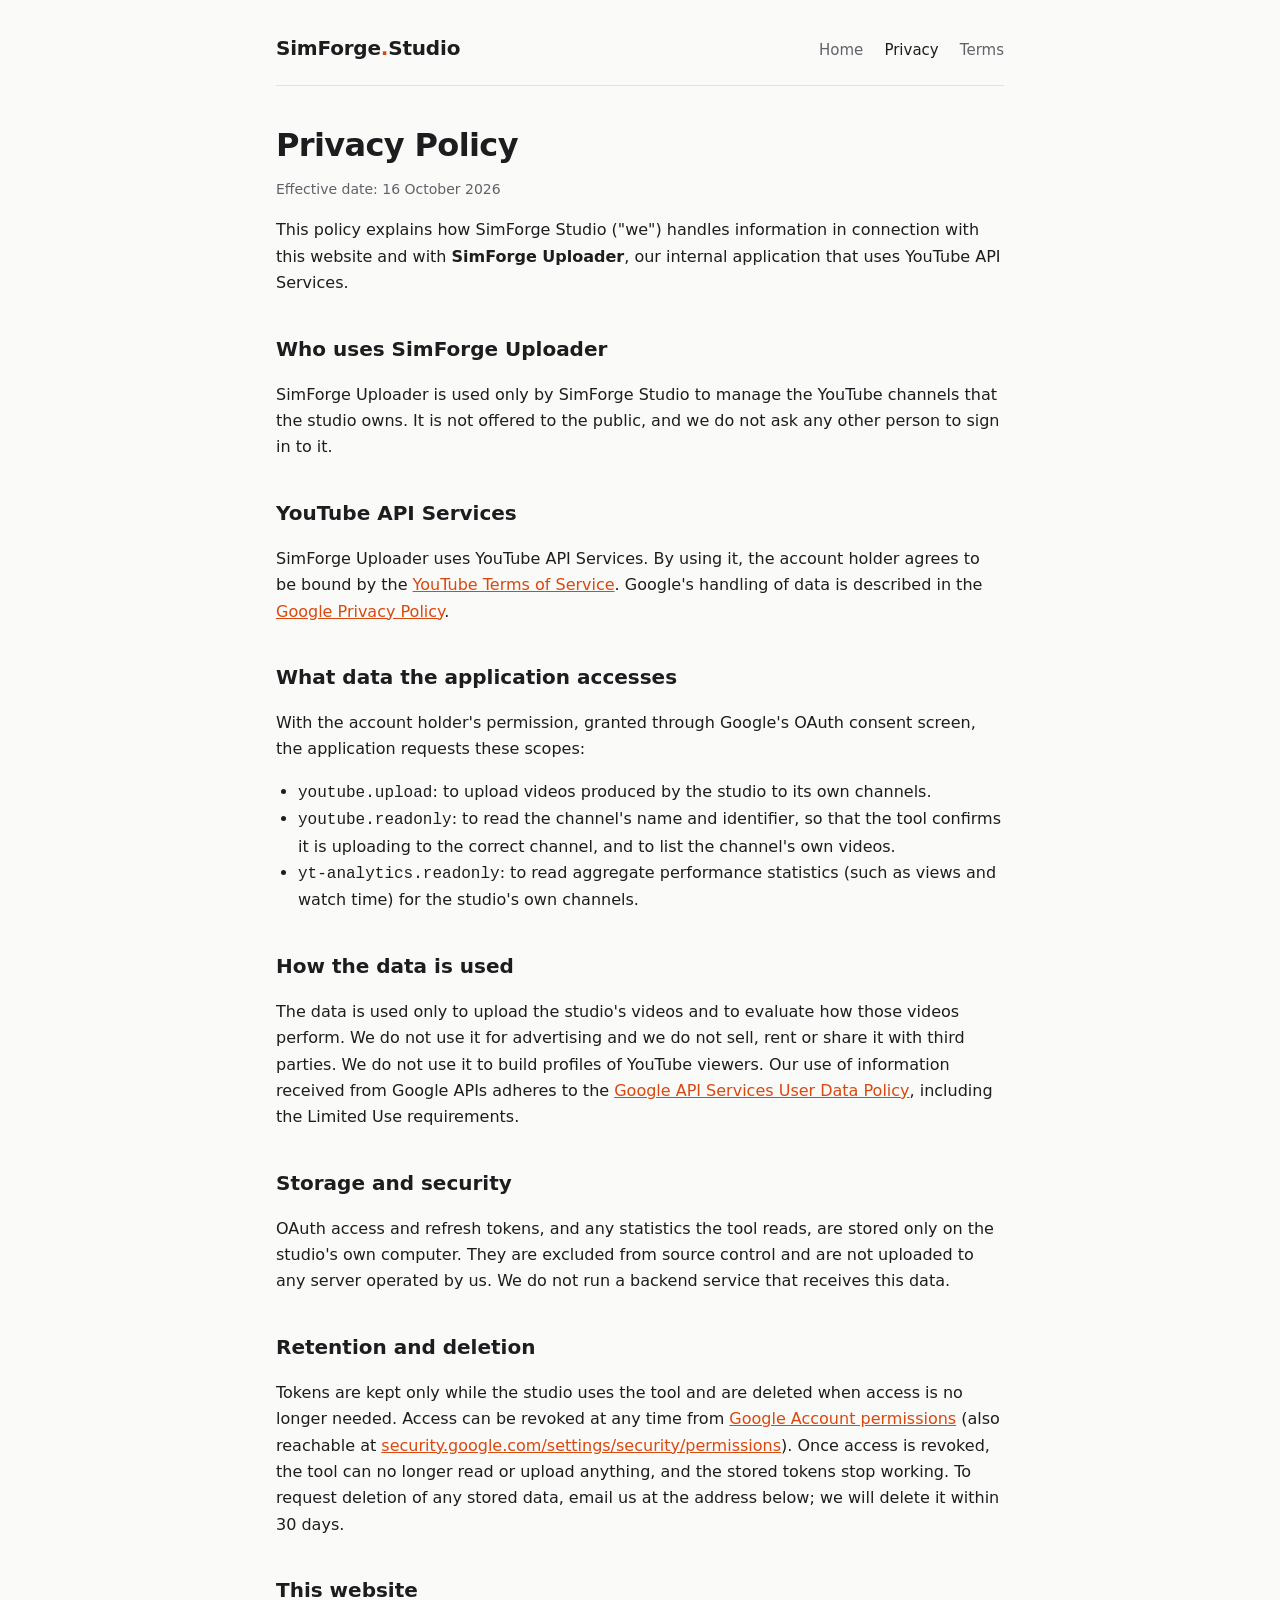
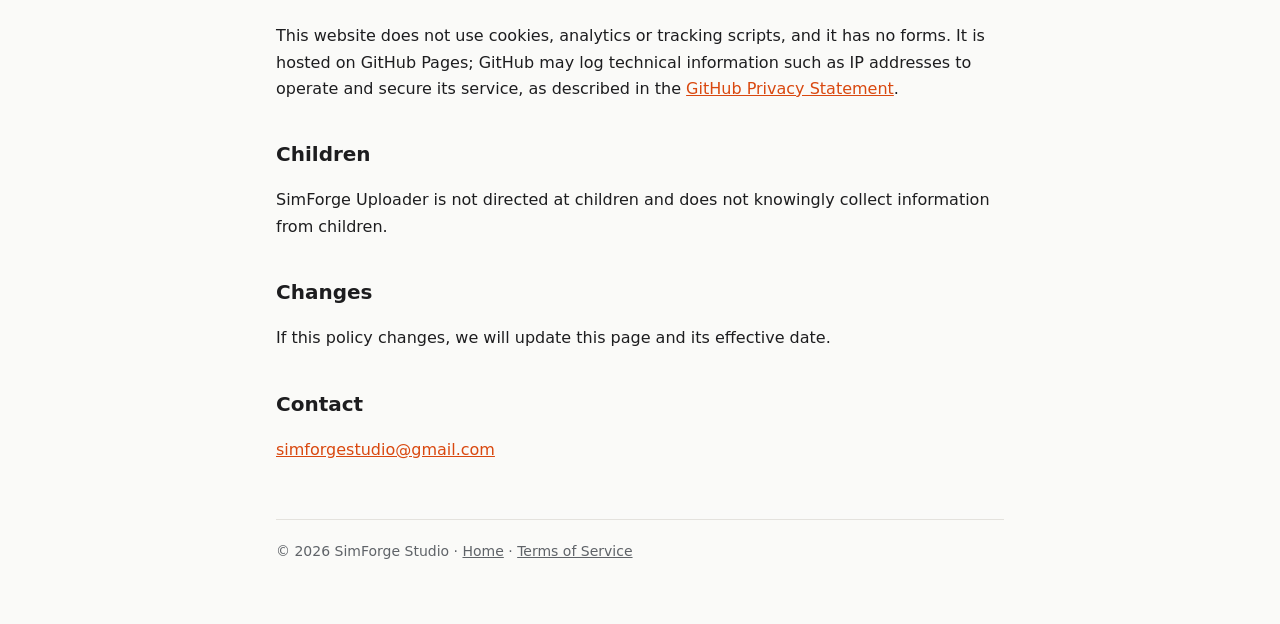
==== privacy.html @ 4a21b940 "Ana sayfa, gizlilik ve kullanım şartları Co-Authored-By: Claude Opus 5.5 <noreply@anthropic.com>" ====
<!doctype html>
<html lang="en">
<head>
  <meta charset="utf-8">
  <meta name="viewport" content="width=device-width, initial-scale=1">
  <title>Privacy Policy · SimForge Studio</title>
  <meta name="description" content="Privacy Policy for SimForge Studio and the SimForge Uploader tool.">
  <link rel="stylesheet" href="style.css">
</head>
<body>
  <div class="wrap">
    <header>
      <a class="brand" href="./">SimForge<span>.</span>Studio</a>
      <nav>
        <a href="./">Home</a>
        <a href="privacy.html" aria-current="page">Privacy</a>
        <a href="terms.html">Terms</a>
      </nav>
    </header>

    <main>
      <h1>Privacy Policy</h1>
      <p class="muted">Effective date: 16 October 2026</p>

      <p>This policy explains how SimForge Studio ("we") handles information in connection with this
        website and with <strong>SimForge Uploader</strong>, our internal application that uses
        YouTube API Services.</p>

      <h2>Who uses SimForge Uploader</h2>
      <p>SimForge Uploader is used only by SimForge Studio to manage the YouTube channels that the
        studio owns. It is not offered to the public, and we do not ask any other person to sign in
        to it.</p>

      <h2>YouTube API Services</h2>
      <p>SimForge Uploader uses YouTube API Services. By using it, the account holder agrees to be
        bound by the <a href="https://www.youtube.com/t/terms">YouTube Terms of Service</a>. Google's
        handling of data is described in the
        <a href="https://policies.google.com/privacy">Google Privacy Policy</a>.</p>

      <h2>What data the application accesses</h2>
      <p>With the account holder's permission, granted through Google's OAuth consent screen, the
        application requests these scopes:</p>
      <ul>
        <li><code>youtube.upload</code>: to upload videos produced by the studio to its own channels.</li>
        <li><code>youtube.readonly</code>: to read the channel's name and identifier, so that the tool
          confirms it is uploading to the correct channel, and to list the channel's own videos.</li>
        <li><code>yt-analytics.readonly</code>: to read aggregate performance statistics (such as
          views and watch time) for the studio's own channels.</li>
      </ul>

      <h2>How the data is used</h2>
      <p>The data is used only to upload the studio's videos and to evaluate how those videos
        perform. We do not use it for advertising and we do not sell, rent or share it with third
        parties. We do not use it to build profiles of YouTube viewers. Our use of information
        received from Google APIs adheres to the
        <a href="https://developers.google.com/terms/api-services-user-data-policy">Google API Services
        User Data Policy</a>, including the Limited Use requirements.</p>

      <h2>Storage and security</h2>
      <p>OAuth access and refresh tokens, and any statistics the tool reads, are stored only on the
        studio's own computer. They are excluded from source control and are not uploaded to any
        server operated by us. We do not run a backend service that receives this data.</p>

      <h2>Retention and deletion</h2>
      <p>Tokens are kept only while the studio uses the tool and are deleted when access is no
        longer needed. Access can be revoked at any time from
        <a href="https://myaccount.google.com/permissions">Google Account permissions</a>
        (also reachable at <a href="https://security.google.com/settings/security/permissions">security.google.com/settings/security/permissions</a>).
        Once access is revoked, the tool can no longer read or upload anything, and the stored tokens
        stop working. To request deletion of any stored data, email us at the address below; we
        will delete it within 30 days.</p>

      <h2>This website</h2>
      <p>This website does not use cookies, analytics or tracking scripts, and it has no forms. It is
        hosted on GitHub Pages; GitHub may log technical information such as IP addresses to
        operate and secure its service, as described in the
        <a href="https://docs.github.com/en/site-policy/privacy-policies/github-general-privacy-statement">GitHub
        Privacy Statement</a>.</p>

      <h2>Children</h2>
      <p>SimForge Uploader is not directed at children and does not knowingly collect information
        from children.</p>

      <h2>Changes</h2>
      <p>If this policy changes, we will update this page and its effective date.</p>

      <h2>Contact</h2>
      <p><a href="mailto:simforgestudio@gmail.com">simforgestudio@gmail.com</a></p>
    </main>

    <footer>
      © 2026 SimForge Studio · <a href="./">Home</a> · <a href="terms.html">Terms of Service</a>
    </footer>
  </div>
</body>
</html>
---- style.css ----
:root {
  --bg: #fafaf8;
  --fg: #1d1d1f;
  --muted: #5f6368;
  --accent: #d9480f;
  --line: #e4e2dd;
  --card: #ffffff;
}
@media (prefers-color-scheme: dark) {
  :root {
    --bg: #141416;
    --fg: #ececec;
    --muted: #a0a0a8;
    --accent: #ff8a4c;
    --line: #2c2c31;
    --card: #1c1c20;
  }
}
* { box-sizing: border-box; }
html { -webkit-text-size-adjust: 100%; }
body {
  margin: 0;
  background: var(--bg);
  color: var(--fg);
  font: 16px/1.65 system-ui, -apple-system, "Segoe UI", Roboto, sans-serif;
}
.wrap { max-width: 760px; margin: 0 auto; padding: 32px 16px 64px; }
header { display: flex; flex-wrap: wrap; align-items: baseline; justify-content: space-between; gap: 12px; padding-bottom: 20px; border-bottom: 1px solid var(--line); }
.brand { font-weight: 700; font-size: 20px; color: var(--fg); text-decoration: none; letter-spacing: -0.01em; }
.brand span { color: var(--accent); }
nav a { color: var(--muted); text-decoration: none; margin-left: 16px; font-size: 15px; }
nav a:first-child { margin-left: 0; }
nav a:hover, nav a[aria-current] { color: var(--fg); }
h1 { font-size: 32px; line-height: 1.2; letter-spacing: -0.02em; margin: 40px 0 12px; }
h2 { font-size: 20px; margin: 36px 0 8px; }
p, li { color: var(--fg); }
.lead { font-size: 18px; color: var(--muted); }
.muted { color: var(--muted); font-size: 14px; }
a { color: var(--accent); }
ul { padding-left: 22px; }
.channels { display: grid; grid-template-columns: repeat(auto-fit, minmax(200px, 1fr)); gap: 12px; padding: 0; list-style: none; }
.channels li { background: var(--card); border: 1px solid var(--line); border-radius: 10px; padding: 14px 16px; }
.channels strong { display: block; }
.channels small { color: var(--muted); }
footer { margin-top: 56px; padding-top: 20px; border-top: 1px solid var(--line); color: var(--muted); font-size: 14px; }
footer a { color: var(--muted); }
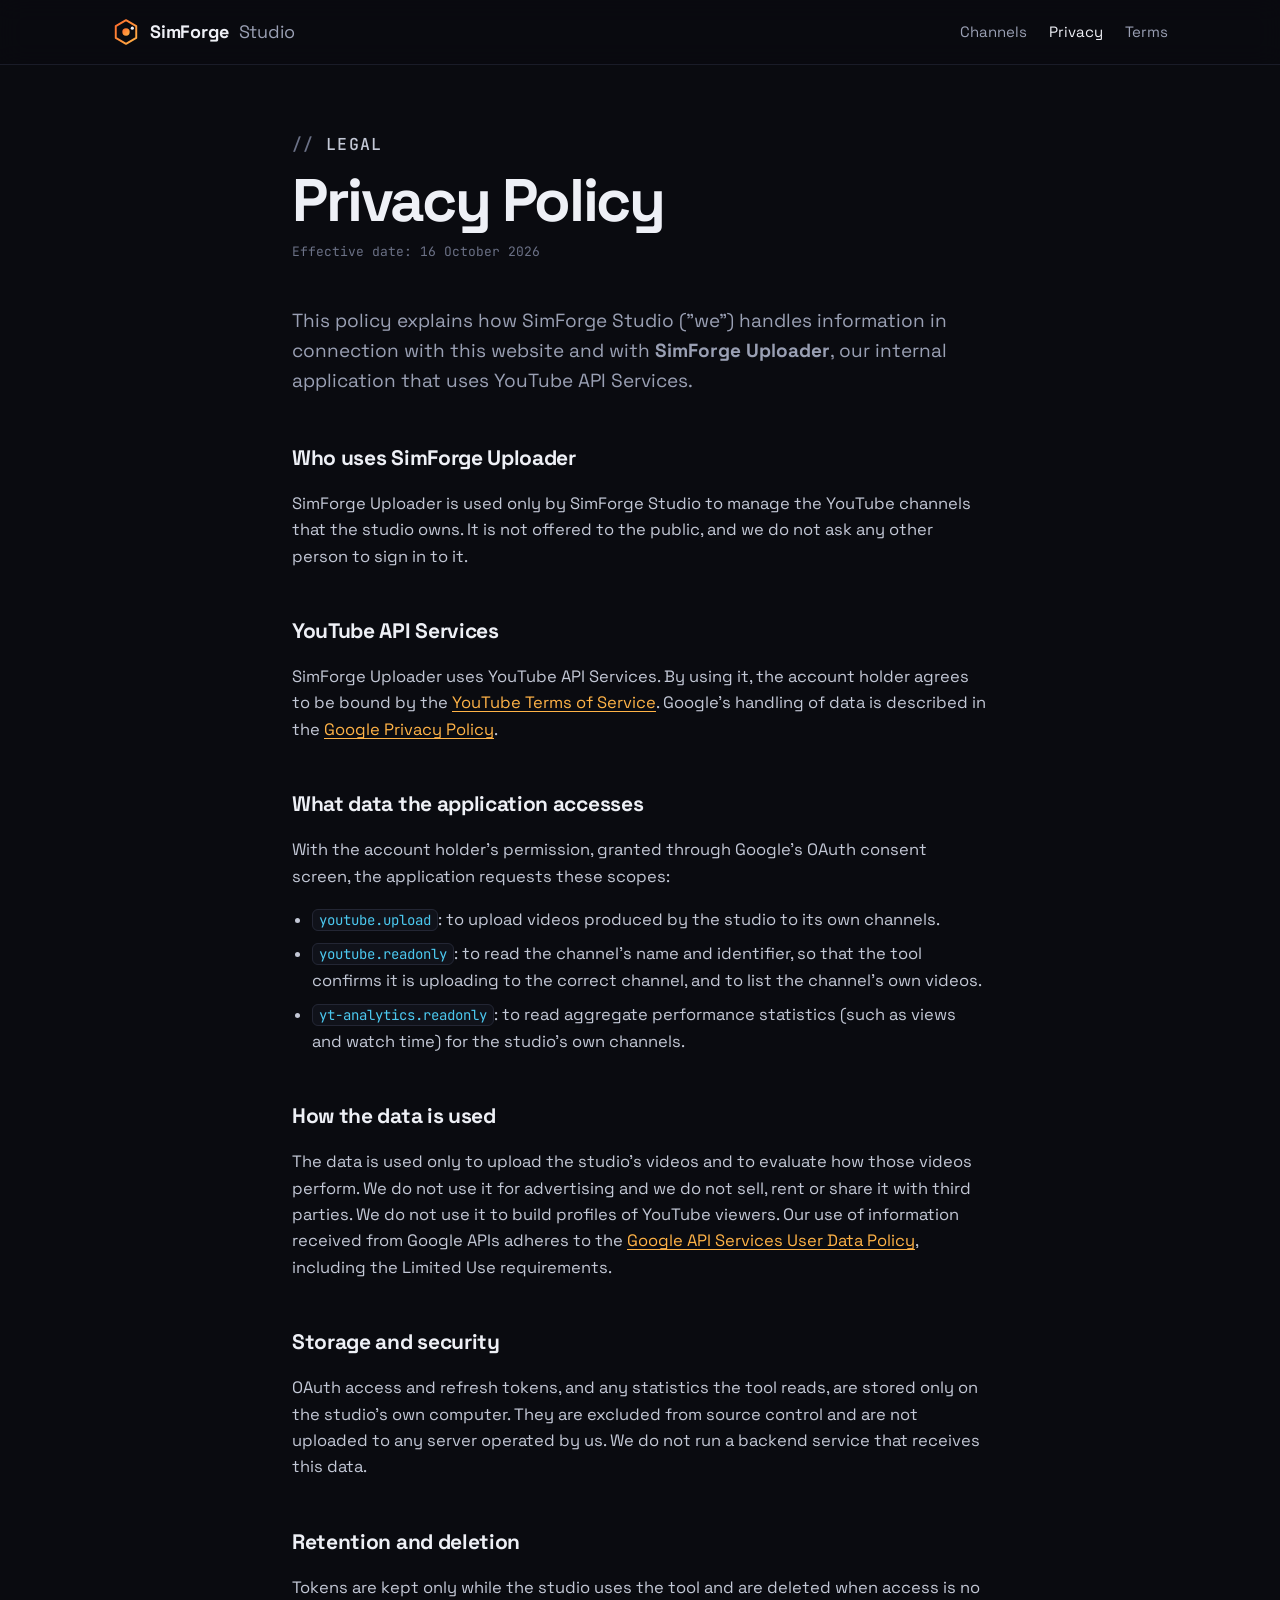
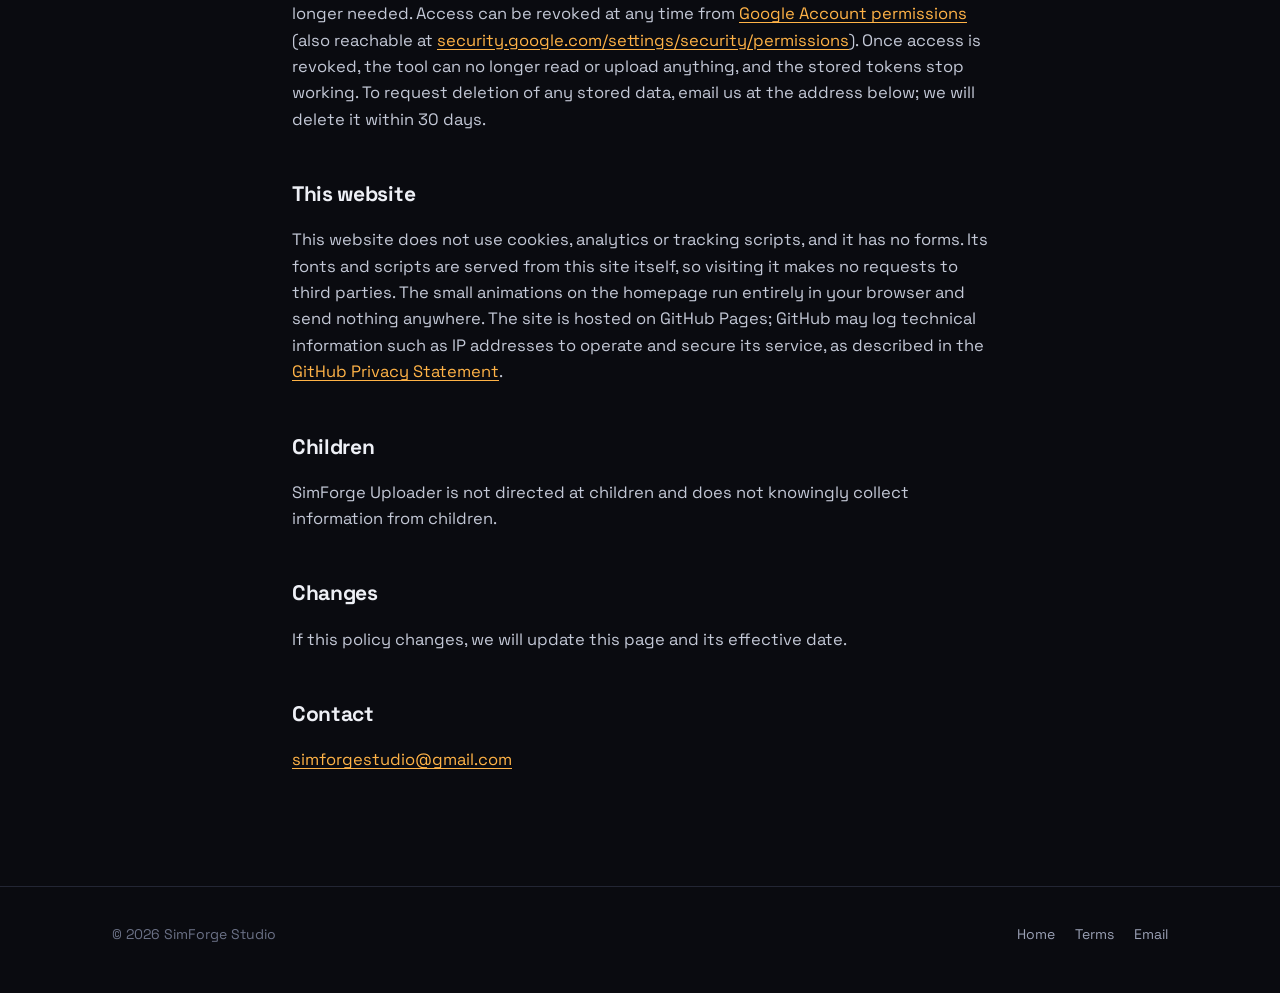
==== commit ea5381c8: "Tasarım: canlı simülasyonlu ana sayfa, kanal kartları, süreç bölümü; gömülü fontlar Co-Authored-By: " ====
--- a/privacy.html
+++ b/privacy.html
@@ -5,26 +5,34 @@
   <meta name="viewport" content="width=device-width, initial-scale=1">
   <title>Privacy Policy · SimForge Studio</title>
   <meta name="description" content="Privacy Policy for SimForge Studio and the SimForge Uploader tool.">
+  <meta name="theme-color" content="#0a0b10">
+  <link rel="icon" href="favicon.svg" type="image/svg+xml">
   <link rel="stylesheet" href="style.css">
 </head>
 <body>
-  <div class="wrap">
-    <header>
-      <a class="brand" href="./">SimForge<span>.</span>Studio</a>
+  <header class="nav">
+    <div class="wrap">
+      <a class="logo" href="./" aria-label="SimForge Studio home">
+        <svg viewBox="0 0 32 32" aria-hidden="true"><defs><linearGradient id="lg" x1="0" y1="0" x2="1" y2="1"><stop offset="0" stop-color="#ff6b2c"/><stop offset="1" stop-color="#ffb347"/></linearGradient></defs><path d="M16 2.5 27.7 9.25v13.5L16 29.5 4.3 22.75V9.25Z" fill="none" stroke="url(#lg)" stroke-width="2.2" stroke-linejoin="round"/><circle cx="16" cy="16" r="4.2" fill="url(#lg)"/><circle cx="23.2" cy="11.6" r="1.8" fill="#eef0f6"/></svg>
+        SimForge <b>Studio</b>
+      </a>
       <nav>
-        <a href="./">Home</a>
+        <a href="./#channels" class="hide-sm">Channels</a>
         <a href="privacy.html" aria-current="page">Privacy</a>
         <a href="terms.html">Terms</a>
       </nav>
-    </header>
+    </div>
+  </header>
 
-    <main>
+  <main class="legal">
+    <div class="wrap">
+      <p class="eyebrow">Legal</p>
       <h1>Privacy Policy</h1>
-      <p class="muted">Effective date: 16 October 2026</p>
+      <p class="date">Effective date: 16 October 2026</p>
 
-      <p>This policy explains how SimForge Studio ("we") handles information in connection with this
-        website and with <strong>SimForge Uploader</strong>, our internal application that uses
-        YouTube API Services.</p>
+      <p class="intro">This policy explains how SimForge Studio ("we") handles information in
+        connection with this website and with <strong>SimForge Uploader</strong>, our internal
+        application that uses YouTube API Services.</p>
 
       <h2>Who uses SimForge Uploader</h2>
       <p>SimForge Uploader is used only by SimForge Studio to manage the YouTube channels that the
@@ -71,9 +79,11 @@
         will delete it within 30 days.</p>
 
       <h2>This website</h2>
-      <p>This website does not use cookies, analytics or tracking scripts, and it has no forms. It is
-        hosted on GitHub Pages; GitHub may log technical information such as IP addresses to
-        operate and secure its service, as described in the
+      <p>This website does not use cookies, analytics or tracking scripts, and it has no forms. Its
+        fonts and scripts are served from this site itself, so visiting it makes no requests to
+        third parties. The small animations on the homepage run entirely in your browser and send
+        nothing anywhere. The site is hosted on GitHub Pages; GitHub may log technical information
+        such as IP addresses to operate and secure its service, as described in the
         <a href="https://docs.github.com/en/site-policy/privacy-policies/github-general-privacy-statement">GitHub
         Privacy Statement</a>.</p>
 
@@ -86,11 +96,18 @@
 
       <h2>Contact</h2>
       <p><a href="mailto:simforgestudio@gmail.com">simforgestudio@gmail.com</a></p>
-    </main>
+    </div>
+  </main>
 
-    <footer>
-      © 2026 SimForge Studio · <a href="./">Home</a> · <a href="terms.html">Terms of Service</a>
-    </footer>
-  </div>
+  <footer class="site">
+    <div class="wrap">
+      <span>© 2026 SimForge Studio</span>
+      <nav>
+        <a href="./">Home</a>
+        <a href="terms.html">Terms</a>
+        <a href="mailto:simforgestudio@gmail.com">Email</a>
+      </nav>
+    </div>
+  </footer>
 </body>
 </html>
--- a/style.css
+++ b/style.css
@@ -1,46 +1,232 @@
+@font-face {
+  font-family: "Space Grotesk";
+  src: url("fonts/space-grotesk.woff2") format("woff2");
+  font-weight: 400 700;
+  font-display: swap;
+}
+@font-face {
+  font-family: "JetBrains Mono";
+  src: url("fonts/jetbrains-mono.woff2") format("woff2");
+  font-weight: 400 600;
+  font-display: swap;
+}
+
 :root {
-  --bg: #fafaf8;
-  --fg: #1d1d1f;
-  --muted: #5f6368;
-  --accent: #d9480f;
-  --line: #e4e2dd;
-  --card: #ffffff;
-}
-@media (prefers-color-scheme: dark) {
-  :root {
-    --bg: #141416;
-    --fg: #ececec;
-    --muted: #a0a0a8;
-    --accent: #ff8a4c;
-    --line: #2c2c31;
-    --card: #1c1c20;
-  }
-}
+  color-scheme: dark;
+  --bg: #0a0b10;
+  --bg-2: #10121a;
+  --card: #13151e;
+  --line: #232634;
+  --fg: #eef0f6;
+  --muted: #9aa0b4;
+  --dim: #6b7186;
+  --forge: #ff6b2c;
+  --forge-2: #ffb347;
+  --c-physics: #ff6b2c;
+  --c-arena: #f72585;
+  --c-sine: #4cc9f0;
+  --c-charts: #b8f24a;
+  --sans: "Space Grotesk", system-ui, -apple-system, "Segoe UI", Roboto, sans-serif;
+  --mono: "JetBrains Mono", ui-monospace, "Cascadia Code", Consolas, monospace;
+  --wrap: 1120px;
+}
+
 * { box-sizing: border-box; }
-html { -webkit-text-size-adjust: 100%; }
+html { -webkit-text-size-adjust: 100%; scroll-behavior: smooth; }
+@media (prefers-reduced-motion: reduce) { html { scroll-behavior: auto; } }
 body {
   margin: 0;
   background: var(--bg);
   color: var(--fg);
-  font: 16px/1.65 system-ui, -apple-system, "Segoe UI", Roboto, sans-serif;
-}
-.wrap { max-width: 760px; margin: 0 auto; padding: 32px 16px 64px; }
-header { display: flex; flex-wrap: wrap; align-items: baseline; justify-content: space-between; gap: 12px; padding-bottom: 20px; border-bottom: 1px solid var(--line); }
-.brand { font-weight: 700; font-size: 20px; color: var(--fg); text-decoration: none; letter-spacing: -0.01em; }
-.brand span { color: var(--accent); }
-nav a { color: var(--muted); text-decoration: none; margin-left: 16px; font-size: 15px; }
-nav a:first-child { margin-left: 0; }
-nav a:hover, nav a[aria-current] { color: var(--fg); }
-h1 { font-size: 32px; line-height: 1.2; letter-spacing: -0.02em; margin: 40px 0 12px; }
-h2 { font-size: 20px; margin: 36px 0 8px; }
-p, li { color: var(--fg); }
-.lead { font-size: 18px; color: var(--muted); }
-.muted { color: var(--muted); font-size: 14px; }
-a { color: var(--accent); }
-ul { padding-left: 22px; }
-.channels { display: grid; grid-template-columns: repeat(auto-fit, minmax(200px, 1fr)); gap: 12px; padding: 0; list-style: none; }
-.channels li { background: var(--card); border: 1px solid var(--line); border-radius: 10px; padding: 14px 16px; }
-.channels strong { display: block; }
-.channels small { color: var(--muted); }
-footer { margin-top: 56px; padding-top: 20px; border-top: 1px solid var(--line); color: var(--muted); font-size: 14px; }
-footer a { color: var(--muted); }
+  font: 400 17px/1.6 var(--sans);
+  -webkit-font-smoothing: antialiased;
+  overflow-x: hidden;
+}
+a { color: inherit; }
+img, canvas, svg { display: block; }
+::selection { background: var(--forge); color: #000; }
+
+.wrap { max-width: var(--wrap); margin: 0 auto; padding: 0 16px; }
+@media (min-width: 720px) { .wrap { padding: 0 32px; } }
+
+.mono { font-family: var(--mono); }
+.eyebrow {
+  font: 500 13px/1 var(--mono);
+  letter-spacing: 0.08em;
+  text-transform: uppercase;
+  color: var(--forge);
+  margin: 0 0 18px;
+}
+.eyebrow::before { content: "// "; color: var(--dim); }
+
+/* ---------- nav ---------- */
+.nav {
+  position: fixed; inset: 0 0 auto 0; z-index: 20;
+  backdrop-filter: blur(12px); -webkit-backdrop-filter: blur(12px);
+  background: color-mix(in srgb, var(--bg) 72%, transparent);
+  border-bottom: 1px solid color-mix(in srgb, var(--line) 70%, transparent);
+}
+.nav .wrap { display: flex; align-items: center; justify-content: space-between; height: 64px; gap: 16px; }
+.logo { display: flex; align-items: center; gap: 10px; text-decoration: none; font-weight: 700; letter-spacing: -0.01em; font-size: 18px; white-space: nowrap; }
+.logo svg { width: 28px; height: 28px; flex: none; }
+.logo b { font-weight: 400; color: var(--muted); }
+.nav nav { display: flex; gap: 22px; }
+.nav nav a { text-decoration: none; color: var(--muted); font-size: 15px; transition: color .2s; }
+.nav nav a:hover, .nav nav a[aria-current] { color: var(--fg); }
+@media (max-width: 560px) {
+  .nav nav { gap: 14px; }
+  .nav nav .hide-sm { display: none; }
+  .logo b { display: none; }
+}
+
+/* ---------- hero ---------- */
+.hero {
+  position: relative;
+  min-height: min(100svh, 980px);
+  display: flex; align-items: center;
+  overflow: hidden;
+  isolation: isolate;
+}
+#hero-sim { position: absolute; inset: 0; width: 100%; height: 100%; z-index: -1; cursor: crosshair; }
+.hero::after {
+  content: ""; position: absolute; inset: 0; z-index: -1; pointer-events: none;
+  background:
+    radial-gradient(60% 50% at 20% 35%, color-mix(in srgb, var(--bg) 85%, transparent), transparent 70%),
+    linear-gradient(to bottom, transparent 70%, var(--bg));
+}
+.hero .wrap { width: 100%; padding-top: 96px; padding-bottom: 160px; pointer-events: none; }
+.hero h1 {
+  font-size: clamp(44px, 8.4vw, 104px);
+  line-height: 0.95;
+  letter-spacing: -0.045em;
+  font-weight: 700;
+  margin: 0 0 28px;
+  max-width: 11ch;
+}
+.hero h1 em {
+  font-style: normal;
+  background: linear-gradient(100deg, var(--forge) 10%, var(--forge-2) 90%);
+  -webkit-background-clip: text; background-clip: text; color: transparent;
+}
+.hero p.lead { font-size: clamp(18px, 2.1vw, 21px); color: var(--muted); max-width: 34ch; margin: 0 0 36px; }
+.cta { display: flex; flex-wrap: wrap; gap: 12px; pointer-events: auto; }
+.btn {
+  display: inline-flex; align-items: center; gap: 10px;
+  padding: 14px 22px; border-radius: 999px;
+  font: 500 15px/1 var(--sans); text-decoration: none;
+  border: 1px solid var(--line); background: color-mix(in srgb, var(--card) 80%, transparent);
+  transition: transform .2s, border-color .2s, background .2s;
+}
+.btn:hover { transform: translateY(-2px); border-color: var(--muted); }
+.btn.primary { background: var(--forge); border-color: var(--forge); color: #140700; font-weight: 600; }
+.btn.primary:hover { background: var(--forge-2); border-color: var(--forge-2); }
+.hint {
+  position: absolute; left: 0; right: 0; bottom: 28px;
+  font: 12px/1 var(--mono); color: var(--dim); letter-spacing: 0.04em;
+  pointer-events: none;
+}
+.hint .wrap { padding-top: 0; padding-bottom: 0; }
+
+/* ---------- sections ---------- */
+section.block { padding: 112px 0; border-top: 1px solid var(--line); }
+section.block h2 {
+  font-size: clamp(32px, 4.6vw, 54px); line-height: 1.04; letter-spacing: -0.035em;
+  font-weight: 700; margin: 0 0 18px; max-width: 18ch;
+}
+section.block .sub { color: var(--muted); max-width: 52ch; margin: 0 0 56px; font-size: 18px; }
+
+/* ---------- channels ---------- */
+.channels { display: grid; gap: 18px; grid-template-columns: 1fr; }
+@media (min-width: 760px) { .channels { grid-template-columns: 1fr 1fr; } }
+.channel {
+  --c: var(--forge);
+  position: relative; overflow: hidden;
+  background: var(--card); border: 1px solid var(--line); border-radius: 20px;
+  display: flex; flex-direction: column;
+  transition: border-color .3s, transform .3s;
+}
+.channel:hover { border-color: color-mix(in srgb, var(--c) 55%, var(--line)); transform: translateY(-3px); }
+.channel canvas { width: 100%; aspect-ratio: 16 / 9; background: var(--bg-2); border-bottom: 1px solid var(--line); }
+.channel .body { padding: 22px 24px 24px; display: flex; flex-direction: column; gap: 8px; flex: 1; }
+.channel .tag { font: 500 12px/1 var(--mono); color: var(--c); letter-spacing: 0.06em; text-transform: uppercase; }
+.channel h3 { margin: 4px 0 0; font-size: 26px; letter-spacing: -0.025em; line-height: 1.1; }
+.channel p { margin: 0; color: var(--muted); font-size: 16px; }
+.channel a.watch {
+  margin-top: auto; padding-top: 14px;
+  font: 500 14px/1 var(--mono); color: var(--fg); text-decoration: none;
+  display: inline-flex; gap: 8px; align-items: center;
+}
+.channel a.watch span { color: var(--c); transition: transform .2s; }
+.channel a.watch:hover span { transform: translateX(4px); }
+.channel.physics { --c: var(--c-physics); }
+.channel.arena   { --c: var(--c-arena); }
+.channel.sine    { --c: var(--c-sine); }
+.channel.charts  { --c: var(--c-charts); }
+
+/* ---------- process ---------- */
+.process { display: grid; gap: 40px; grid-template-columns: 1fr; align-items: start; }
+@media (min-width: 900px) { .process { grid-template-columns: 1fr 1.05fr; gap: 64px; } }
+.steps { list-style: none; margin: 0; padding: 0; counter-reset: s; }
+.steps li { counter-increment: s; position: relative; padding: 0 0 30px 64px; }
+.steps li::before {
+  content: "0" counter(s);
+  position: absolute; left: 0; top: 2px;
+  font: 500 14px/1 var(--mono); color: var(--forge);
+  border: 1px solid var(--line); border-radius: 8px; padding: 8px 9px;
+}
+.steps li::after { content: ""; position: absolute; left: 20px; top: 40px; bottom: 6px; width: 1px; background: var(--line); }
+.steps li:last-child::after { display: none; }
+.steps h3 { margin: 0 0 4px; font-size: 21px; letter-spacing: -0.015em; }
+.steps p { margin: 0; color: var(--muted); font-size: 16px; }
+
+.code {
+  background: var(--bg-2); border: 1px solid var(--line); border-radius: 16px; overflow: hidden;
+  font: 13.5px/1.75 var(--mono);
+}
+.code .bar { display: flex; gap: 7px; align-items: center; padding: 12px 16px; border-bottom: 1px solid var(--line); color: var(--dim); font-size: 12px; }
+.code .bar i { width: 10px; height: 10px; border-radius: 50%; background: var(--line); }
+.code .bar span { margin-left: 8px; }
+.code pre { margin: 0; padding: 18px 20px 22px; overflow-x: auto; color: #c9cede; }
+.code .k { color: var(--c-arena); }
+.code .f { color: var(--c-sine); }
+.code .s { color: var(--c-charts); }
+.code .n { color: var(--forge-2); }
+.code .c { color: var(--dim); }
+
+/* ---------- stats ---------- */
+.stats { display: grid; grid-template-columns: repeat(2, 1fr); gap: 1px; background: var(--line); border: 1px solid var(--line); border-radius: 20px; overflow: hidden; margin-top: 72px; }
+@media (min-width: 760px) { .stats { grid-template-columns: repeat(4, 1fr); } }
+.stats div { background: var(--bg); padding: 28px 24px; }
+.stats strong { display: block; font-size: clamp(36px, 4.4vw, 52px); letter-spacing: -0.04em; line-height: 1; margin-bottom: 8px; }
+.stats span { color: var(--muted); font-size: 14px; }
+
+/* ---------- uploader + contact ---------- */
+.split { display: grid; gap: 18px; grid-template-columns: 1fr; }
+@media (min-width: 900px) { .split { grid-template-columns: 1.3fr 1fr; } }
+.panel { background: var(--card); border: 1px solid var(--line); border-radius: 20px; padding: 32px; }
+@media (max-width: 560px) { .panel { padding: 24px 20px; } }
+.panel h3 { margin: 0 0 12px; font-size: 24px; letter-spacing: -0.02em; }
+.panel p { color: var(--muted); margin: 0 0 14px; font-size: 16px; }
+.panel .links { display: flex; flex-wrap: wrap; gap: 10px; margin-top: 20px; }
+.panel.contact { background: linear-gradient(140deg, color-mix(in srgb, var(--forge) 22%, var(--card)), var(--card) 60%); }
+.mail { font: 600 clamp(18px, 2.4vw, 24px)/1.2 var(--sans); letter-spacing: -0.01em; text-decoration: none; word-break: break-all; border-bottom: 2px solid var(--forge); }
+
+/* ---------- footer ---------- */
+footer.site { border-top: 1px solid var(--line); padding: 36px 0 48px; color: var(--dim); font-size: 14px; }
+footer.site .wrap { display: flex; flex-wrap: wrap; justify-content: space-between; gap: 16px; }
+footer.site nav { display: flex; gap: 20px; }
+footer.site a { color: var(--muted); text-decoration: none; }
+footer.site a:hover { color: var(--fg); }
+
+/* ---------- legal pages ---------- */
+.legal { padding: 136px 0 96px; }
+.legal .wrap { max-width: 760px; }
+.legal h1 { font-size: clamp(38px, 6vw, 60px); letter-spacing: -0.04em; line-height: 1; margin: 0 0 14px; }
+.legal .date { font: 13px/1 var(--mono); color: var(--dim); margin: 0 0 48px; }
+.legal h2 { font-size: 21px; letter-spacing: -0.015em; margin: 44px 0 10px; }
+.legal p, .legal li { color: #c3c8d6; font-size: 16.5px; }
+.legal ul { padding-left: 20px; }
+.legal li { margin-bottom: 8px; }
+.legal a { color: var(--forge-2); text-underline-offset: 3px; overflow-wrap: anywhere; }
+.legal code { font: 14px var(--mono); color: var(--c-sine); background: var(--bg-2); border: 1px solid var(--line); border-radius: 6px; padding: 1px 6px; }
+.legal .intro { font-size: 19px; color: var(--muted); }
